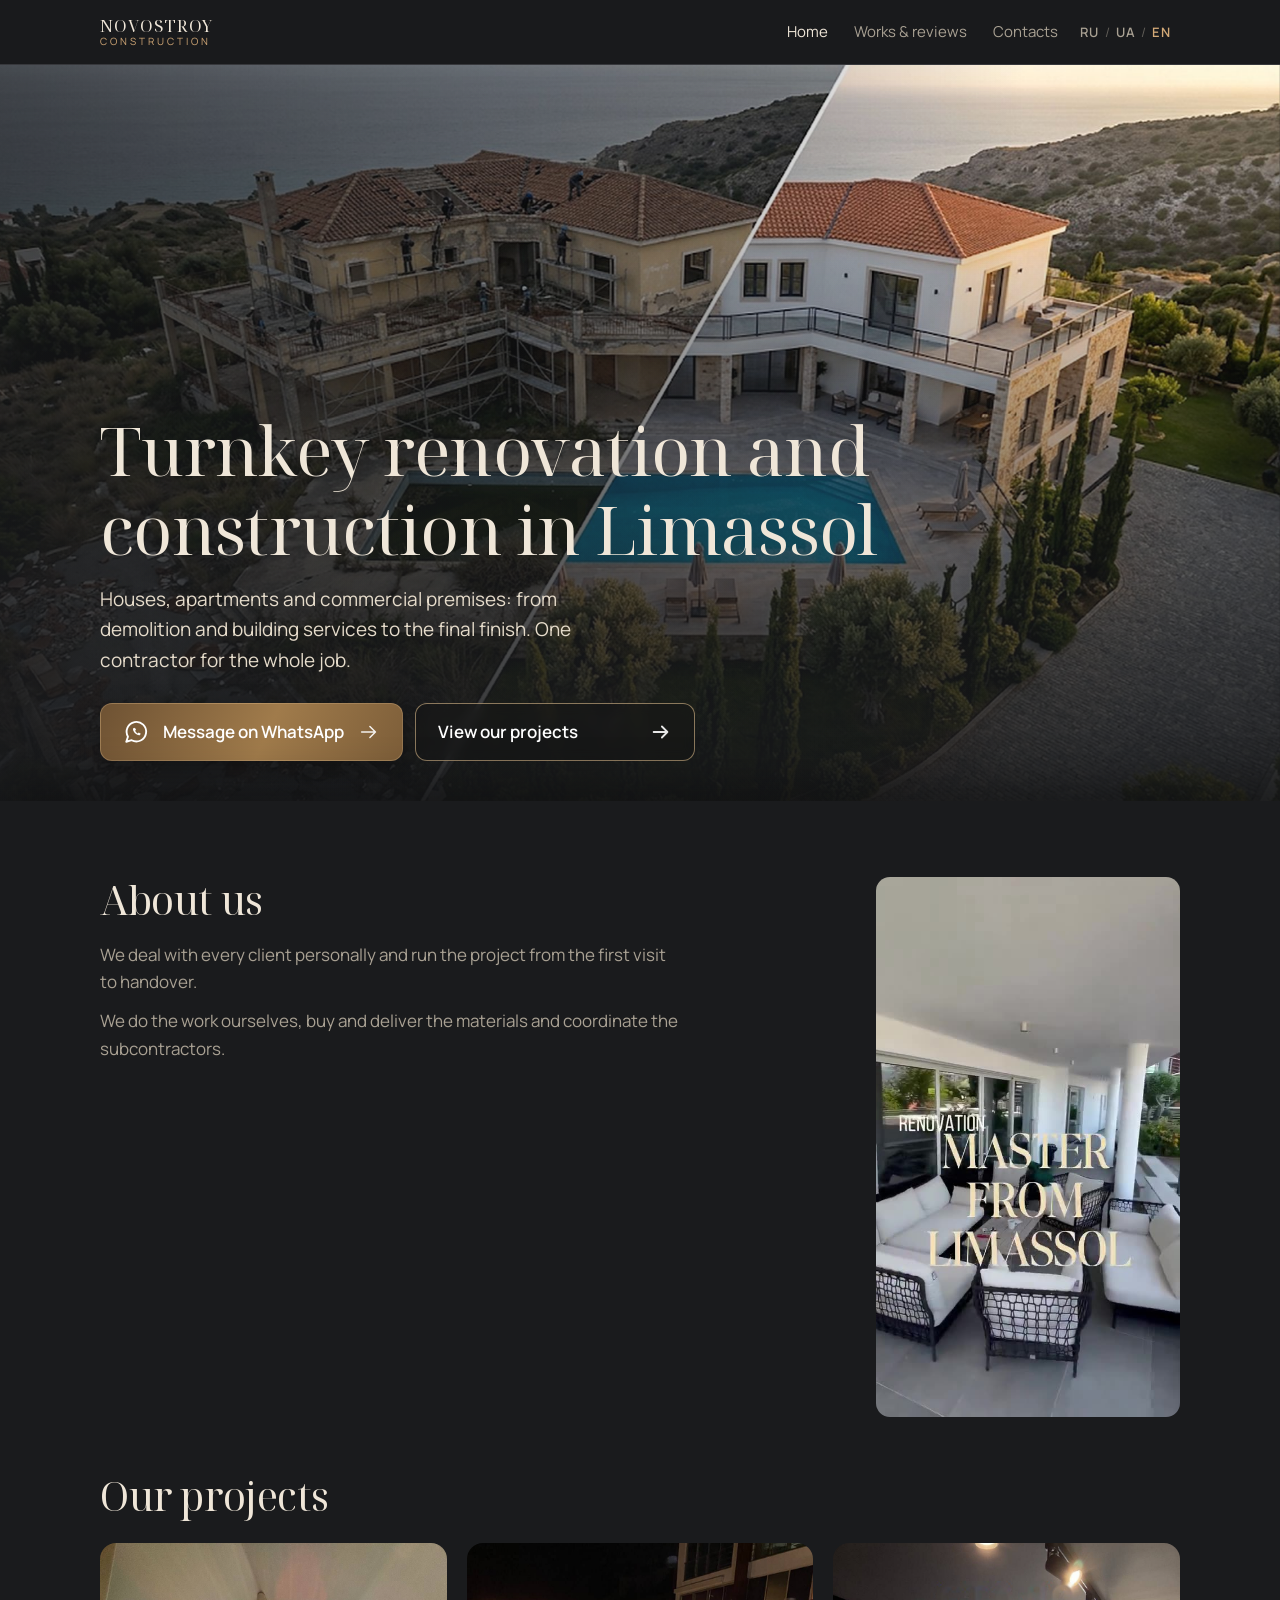
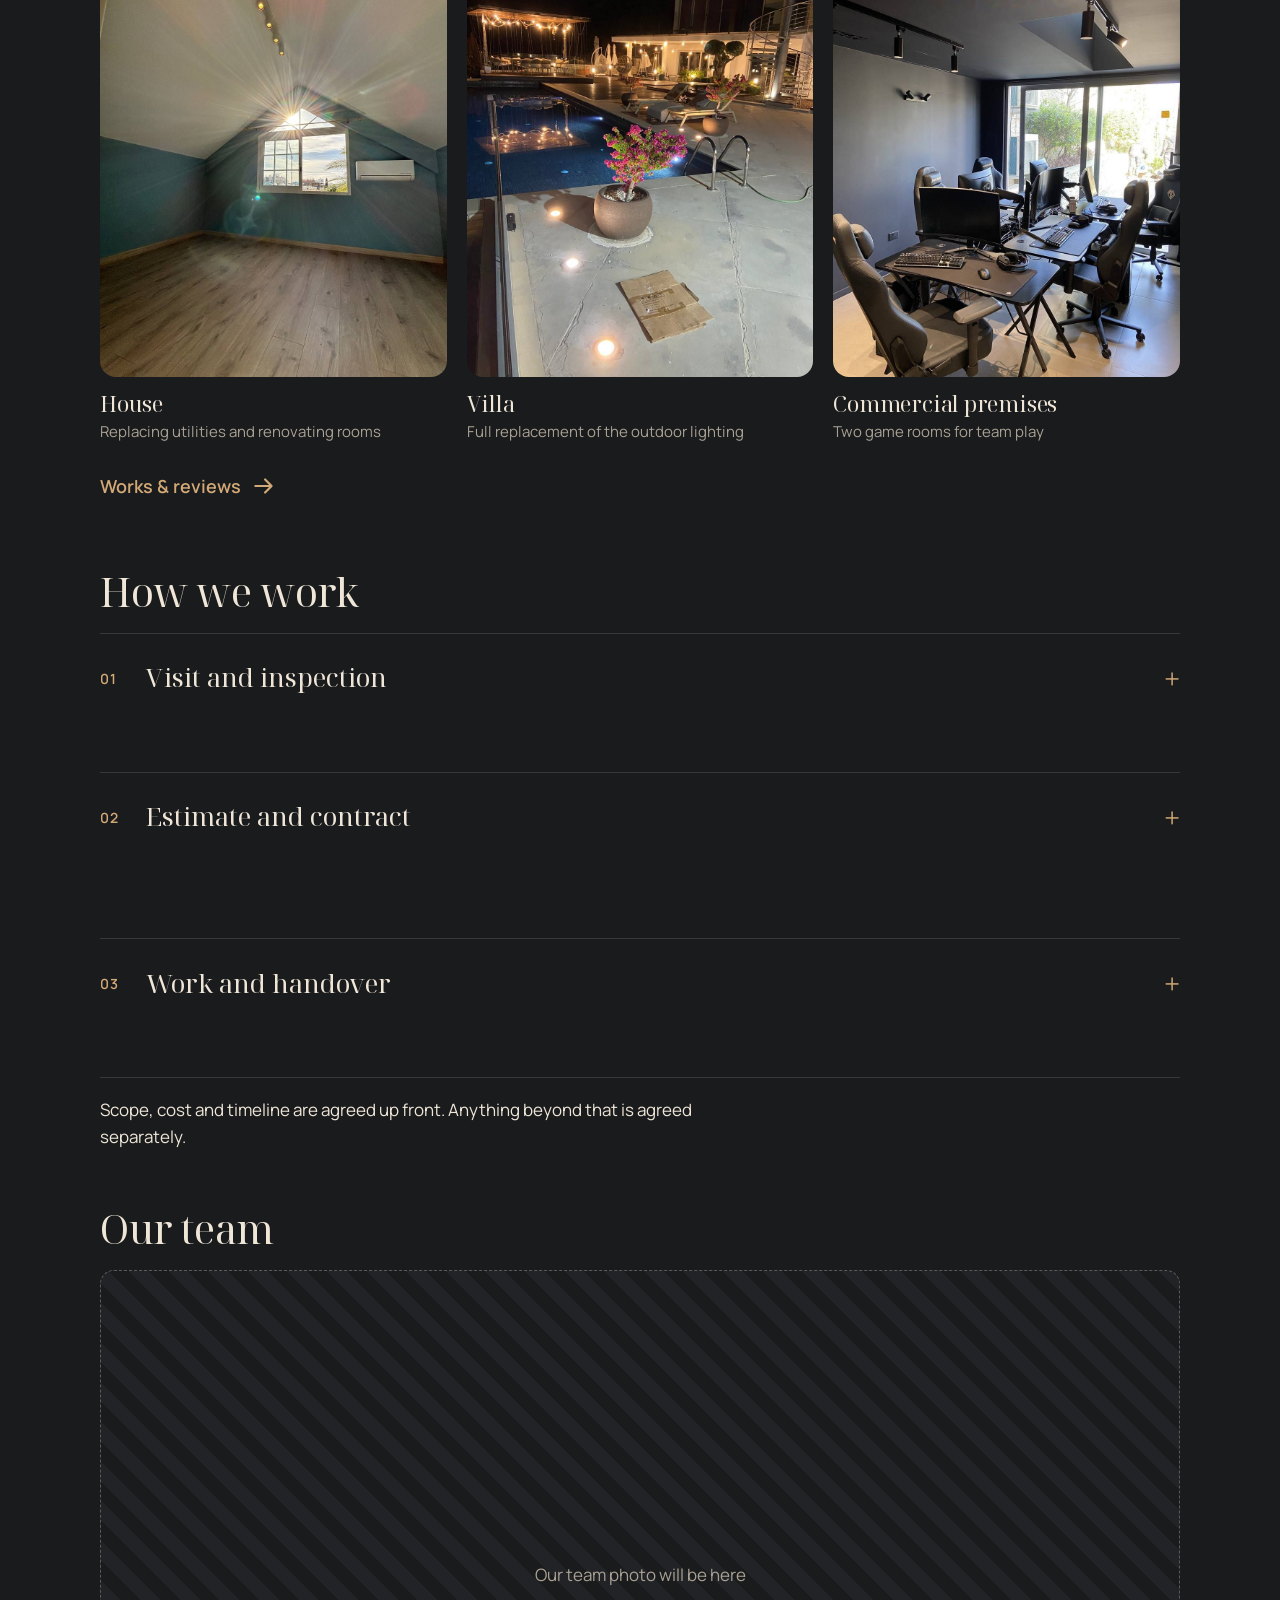
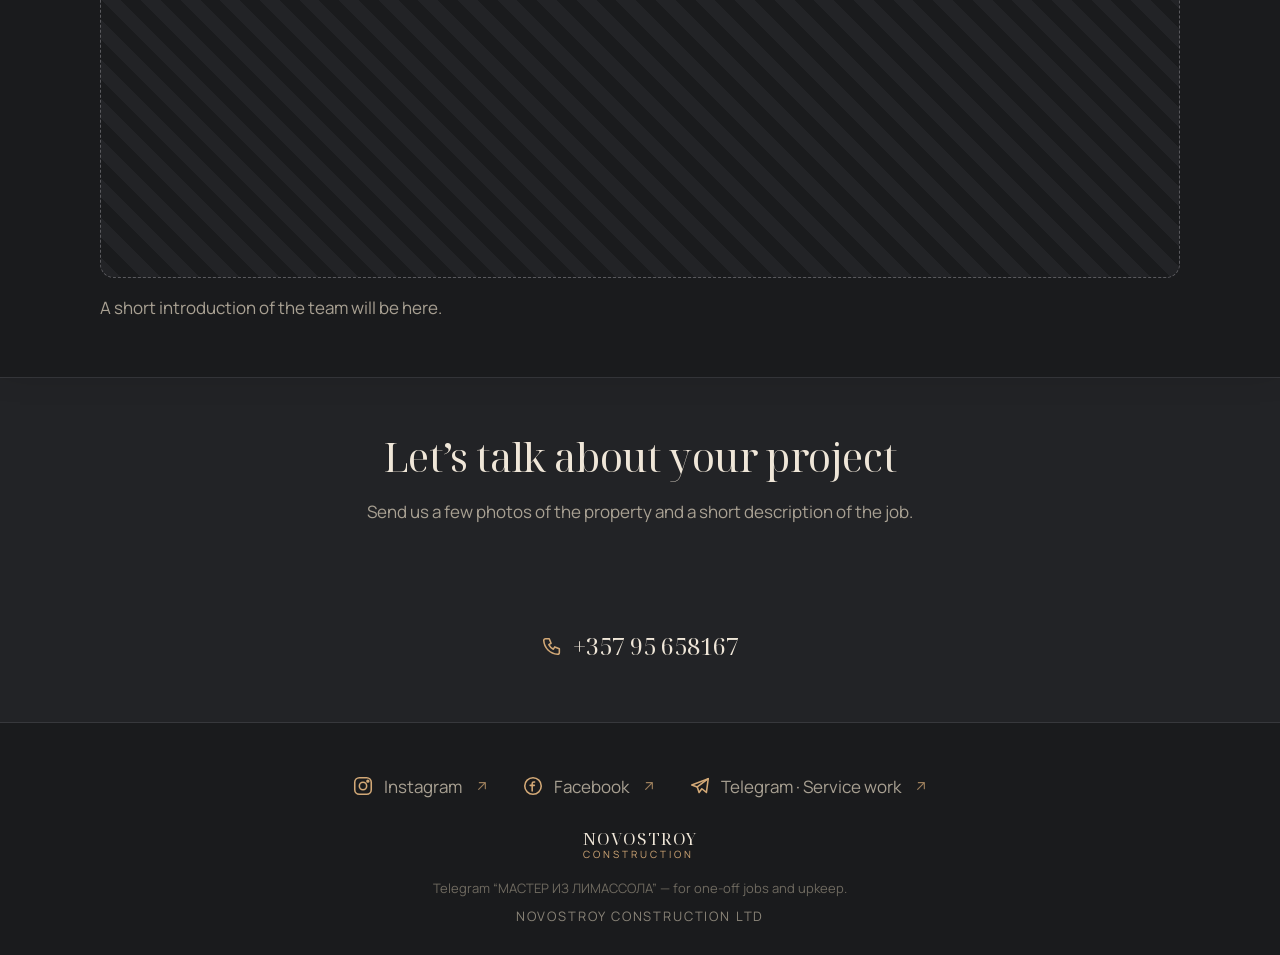
==== index.html @ 2f7366d7 "Make client review blocks full width on desktop" ====
<!doctype html>
<html lang="ru">
<head>
<meta charset="utf-8">
<meta name="viewport" content="width=device-width, initial-scale=1, viewport-fit=cover">
<title>Novostroy Construction — ремонт под ключ в Лимассоле</title>
<meta name="description" content="Novostroy Construction: ремонт и строительство под ключ в Лимассоле: дома, квартиры и коммерческие помещения.">
<!-- Пока сайт на проверке: просим поисковики его не индексировать. ПЕРЕД ЗАПУСКОМ ЭТУ СТРОКУ УДАЛИТЬ -->
<meta name="robots" content="noindex, nofollow">
<meta property="og:title" content="Novostroy Construction — ремонт под ключ в Лимассоле">
<meta property="og:description" content="Novostroy Construction: ремонт и строительство под ключ в Лимассоле: дома, квартиры и коммерческие помещения.">
<meta property="og:type" content="website">
<link rel="icon" href="img/favicon.png">
<link rel="preconnect" href="https://fonts.googleapis.com">
<link rel="preconnect" href="https://fonts.gstatic.com" crossorigin>
<link href="https://fonts.googleapis.com/css2?family=Manrope:wght@400;500;600;700&family=Noto+Serif+Display:wght@400;500&display=swap" rel="stylesheet">
<link rel="stylesheet" href="css/base.css?v=24">
<link rel="stylesheet" href="css/home.css?v=24">
<script>document.documentElement.classList.add('js')</script>
</head>
<body data-page="home" data-title="title_home">
<div id="site-header"></div>
<main>
  <div class="hero">
    <div class="hs" data-hs><img src="img/hero-1.jpg" width="1920" alt="" class="on" fetchpriority="high"><img src="img/hero-2.jpg" width="1920" alt="" loading="lazy" decoding="async"><img src="img/hero-4.jpg" width="1920" alt="" loading="lazy" decoding="async"><img src="img/hero-3.jpg" width="1920" alt="" loading="lazy" decoding="async"></div>
    <div class="wrap">
      <h1 data-t="h_title">Ремонт и строительство под ключ в Лимассоле</h1>
      <p data-t="h_text">Дома, квартиры и коммерческие помещения: от демонтажа и инженерных систем до отделки. Один подрядчик на весь объект.</p>
      <div class="hbs"><a class="btn wal hb" href="#"></a><a class="btn ghost hb" href="works.html"><span data-t="h_btn">Посмотреть проекты</span><svg class="ar" viewBox="0 0 24 24" fill="none" stroke="currentColor" stroke-width="2" stroke-linecap="round" stroke-linejoin="round"><path d="M4 12h15M13 6l6 6-6 6"/></svg></a></div>
    </div>
  </div>

  <div class="sheet">
    <section>
      <div class="wrap two rvl">
        <div><h2 data-t="ab_h">О компании</h2><p data-t="ab_p1">С каждым клиентом общаемся лично и ведём объект от первого осмотра до сдачи.</p><p data-t="ab_p2">Работы выполняем сами, материалы закупаем и привозим, подрядчиков координируем.</p></div>
        <div class="vid intro"><video muted loop playsinline preload="none" poster="video/intro.jpg" data-src="video/intro.mp4"></video></div>
      </div>
    </section>

    <section style="padding-top:0">
      <div class="wrap rvl">
        <h2 data-t="ex_h">Наши объекты</h2>
        <div class="trio"><a class="pc" href="house.html"><img src="img/house-01.jpg" width="960" height="1280" loading="lazy" decoding="async" alt=""><h3 data-t="o2">Дом</h3><p data-t="o2d">Замена коммуникаций и ремонт помещений</p></a><a class="pc" href="villa.html"><img src="img/villa-01.jpg" width="960" height="1280" loading="lazy" decoding="async" alt=""><h3 data-t="o1">Вилла</h3><p data-t="o1d">Полная замена уличного освещения</p></a><a class="pc" href="game.html"><img src="img/game-after2.jpg" width="960" height="1280" loading="lazy" decoding="async" alt=""><h3 data-t="o3c">Коммерческое помещение</h3><p data-t="o3d">Две игровые комнаты для командной игры</p></a></div>
        <div class="cap">
          <a class="link" href="works.html"><span data-t="ex_link">Работы и отзывы</span><svg viewBox="0 0 24 24" fill="none" stroke="currentColor" stroke-width="2" stroke-linecap="round" stroke-linejoin="round"><path d="M4 12h15M13 6l6 6-6 6"/></svg></a>
        </div>
      </div>
    </section>

    <section style="padding-top:0">
      <div class="wrap rvl">
        <h2 data-t="hw_h">Как работаем</h2>
        <div class="acc">
<div class="st on"><button class="sh"><b>01</b><span data-t="s1">Выезд и осмотр</span></button><div class="sb"><div><p data-t="s1p">Приезжаем на объект, смотрим, что нужно сделать, и обсуждаем задачу.</p></div></div></div>
<div class="st"><button class="sh"><b>02</b><span data-t="s2">Смета и договор</span></button><div class="sb"><div><p data-t="s2p">Считаем стоимость и сроки, фиксируем всё в договоре до начала работ.</p></div></div></div>
<div class="st"><button class="sh"><b>03</b><span data-t="s3">Работы и сдача</span></button><div class="sb"><div><p data-t="s3p">Завершаем работы и вместе с вами проверяем результат.</p></div></div></div>
        </div>
        <p class="note" data-t="hw_note">Объём работ, стоимость и сроки согласуем заранее. Всё, что выходит за рамки, оформляем отдельно.</p>
      </div>
    </section>

    <section style="padding-top:0">
      <div class="wrap rvl">
        <h2 data-t="tm_h">Наша команда</h2>
        <div class="team"><span data-t="tm_ph">Здесь будет фото нашей команды</span></div>
        <p style="margin-top:16px" data-t="tm_p">Короткое представление команды появится здесь.</p>
      </div>
    </section>
  </div>
</main>

<div id="site-cta"></div>
<div id="site-footer"></div>
<script src="js/config.js?v=24" defer></script>
<script src="js/i18n.js?v=24" defer></script>
<script src="js/common.js?v=24" defer></script>
<script src="js/home.js?v=24" defer></script>
</body>
</html>
---- css/base.css ----
/* ===== Общие стили для всех страниц ===== */

/* Цвета и шрифты. Меняются в одном месте */
:root {
  --bg: #1a1b1d;
  --bg2: #222326;
  --bg3: #2a2b2f;
  --line: #37383c;
  --tx: #efe6d8;
  --mut: #a9a193;
  --br: #b8895a;
  --br2: #d3a977;
  --r: 0.875rem;
  --serif: 'Noto Serif Display', 'Noto Serif', Georgia, serif;
  --sans: 'Manrope', system-ui, sans-serif;
}

* { box-sizing: border-box; margin: 0; padding: 0; }
html {
  scroll-behavior: smooth; -webkit-text-size-adjust: 100%;
  /* Всё в rem: на широких экранах (1920 и больше) сайт сам становится крупнее.
     До 1360 пикселей ширины = 16px, на 1920 = 24px (в 1,5 раза), потолок 30px. */
  font-size: clamp(16px, calc(1.43vw - 3.43px), 30px);
}
body {
  background: var(--bg);
  color: var(--tx);
  font: 400 1.0625rem/1.6 var(--sans);
  overflow-x: hidden;
  animation: page-in .16s ease-out;
}
@keyframes page-in { from { opacity: 0; } to { opacity: 1; } }
@media (max-width: 640px) { body { padding-bottom: 5.25rem; } }

img { display: block; max-width: 100%; height: auto; }
a { color: inherit; text-decoration: none; }
button { font: inherit; color: inherit; background: none; border: 0; cursor: pointer; }
.wrap { max-width: 70rem; margin: 0 auto; padding: 0 1.25rem; }
h1, h2, h3 { font-family: var(--serif); font-weight: 400; line-height: 1.15; letter-spacing: -.01em; }
h2 { font-size: clamp(1.75rem, 4vw, 2.5rem); margin-bottom: 1.125rem; }
section { padding: 3.5rem 0; }
p { color: var(--mut); max-width: 62ch; }
p + p { margin-top: 0.75rem; }
.eyebrow {
  font-size: clamp(1.1875rem, 2.6vw, 1.5rem);
  letter-spacing: .12em;
  text-transform: uppercase;
  color: var(--br2);
  margin-bottom: 0.875rem;
  font-weight: 700;
}

/* ===== Шапка ===== */
.site-header {
  position: sticky; top: 0; z-index: 50;
  background: rgba(26, 27, 29, .92);
  backdrop-filter: blur(0.625rem);
  border-bottom: 1px solid var(--line);
}
.hd { display: flex; align-items: center; gap: 0.875rem; height: 4rem; }
.brand {
  display: flex; align-items: center; gap: 0.6875rem;
  font-family: var(--serif); font-size: 1.0625rem; letter-spacing: .06em; line-height: 1.1;
  flex: 1;
}
.brand .lg { height: 2.375rem; width: auto; }
.brand small {
  display: block; font-family: var(--sans); font-size: 0.625rem; letter-spacing: .3em; color: var(--br2);
}
nav.d { display: none; gap: 1.625rem; font-size: 0.9375rem; color: var(--mut); }
nav.d a:hover, nav.d a.on { color: var(--tx); }
.fl { display: flex; align-items: center; }
.fl button {
  min-width: 2.25rem; height: 2.75rem; padding: 0 0.5rem;
  font: 600 0.8125rem var(--sans); letter-spacing: .08em; color: var(--mut);
  transition: color .2s;
}
.fl button { position: relative; }
.fl button + button::before { content: "/"; position: absolute; left: 0; top: 50%; transform: translate(-50%, -50%); color: var(--mut); opacity: .5; font-weight: 400; }
.fl button:hover { color: var(--tx); }
.fl button.on { color: var(--br2); }
.burger { width: 2.75rem; height: 2.75rem; display: grid; place-content: center; gap: 0.3125rem; }
.burger i { display: block; width: 1.375rem; height: 2px; background: var(--tx); }
.menu { display: none; border-top: 1px solid var(--line); background: var(--bg); }
.menu.open { display: block; }
.menu a { display: block; padding: 1rem 1.25rem; border-bottom: 1px solid var(--line); font-size: 1.125rem; }
@media (min-width: 860px) {
  nav.d { display: flex; }
  .burger { display: none; }
  .menu { display: none !important; }
}

/* ===== Кнопки и ссылки ===== */
.btn {
  display: inline-flex; align-items: center; gap: 0.875rem;
  min-height: 3.625rem; padding: 0 1.375rem; border-radius: 0.75rem;
  background: linear-gradient(115deg, #6e5233 0%, #a07b4b 55%, #7d5e39 100%);
  border: 1px solid rgba(235, 200, 150, .28);
  color: #fff; font-weight: 600; font-size: 1.0625rem;
  box-shadow: 0 0.5rem 1.5rem rgba(0, 0, 0, .35);
  transition: filter .2s, opacity .25s;
}
.btn span { flex: 1; }
.btn .ar { width: 1.375rem; height: 1.375rem; opacity: .9; transition: transform .2s; }
.btn .wi { width: 1.625rem; height: 1.625rem; flex: none; }
.btn:hover { filter: brightness(1.08); }
.btn:hover .ar { transform: translateX(0.25rem); }
.btn.bk { display: flex; width: min(100%, 23.75rem); margin: 0 auto; padding-right: 3.125rem; }
.btn.bk span { text-align: center; }
.btn.bk:hover .ar { transform: translateX(-0.25rem); }

.link {
  color: var(--br2); font-weight: 600; font-size: 1.125rem;
  display: inline-flex; align-items: center; gap: 0.625rem; padding: 0.75rem 0;
}
.link svg { width: 1.625rem; height: 1.625rem; transition: transform .2s; }
.link:hover svg { transform: translateX(0.25rem); }
.link:hover { text-decoration: underline; }

.back {
  display: inline-flex; align-items: center; gap: 0.625rem;
  padding: 1.25rem 0 0; color: var(--br2); font-weight: 600; font-size: 1.125rem;
}
.back svg { width: 1.625rem; height: 1.625rem; transition: transform .2s; }
.back:hover svg { transform: translateX(-0.25rem); }

/* ===== Слайдер «до / после» ===== */
.ba {
  position: relative; border-radius: var(--r); overflow: hidden;
  aspect-ratio: 16 / 10; background: var(--bg3);
  --pos: 50%; user-select: none; touch-action: pan-y;
}
.ba img { position: absolute; inset: 0; width: 100%; height: 100%; object-fit: cover; }
.ba .b { clip-path: inset(0 calc(100% - var(--pos)) 0 0); }
.ba .ln { position: absolute; top: 0; bottom: 0; left: var(--pos); width: 2px; background: var(--br2); transform: translateX(-1px); }
.ba .kn {
  position: absolute; top: 50%; left: var(--pos); width: 2.75rem; height: 2.75rem; margin: -1.375rem 0 0 -1.375rem;
  border-radius: 50%; background: var(--br); color: #1a1208;
  display: grid; place-content: center; font-weight: 700; pointer-events: none;
}
.ba input { position: absolute; inset: 0; width: 100%; height: 100%; opacity: 0; cursor: ew-resize; margin: 0; }
.ba .tag {
  position: absolute; top: 0.75rem; padding: 0.3125rem 0.75rem; border-radius: 6.1875rem;
  background: rgba(26, 27, 29, .7); font-size: 0.75rem; letter-spacing: .1em; text-transform: uppercase;
}
.ba .tag.l { left: 0.75rem; }
.ba .tag.r { right: 0.75rem; }

/* ===== Отзывы ===== */
blockquote {
  white-space: pre-line;
  font-family: var(--serif); font-size: clamp(1.375rem, 3.4vw, 2rem); line-height: 1.35;
  border-left: 2px solid var(--br); padding-left: 1.375rem; margin: 0.5rem 0; max-width: 30em;
}
.who { margin-top: 0.875rem; color: var(--mut); font-size: 0.9375rem; }

/* ===== Блок «Обсудим ваш ремонт» ===== */
.cta {
  background: var(--bg2);
  border-top: 1px solid var(--line); border-bottom: 1px solid var(--line);
  text-align: center;
}
.cta p { margin: 0 auto 1.5rem; }
.cta .btn { display: flex; width: min(100%, 23.75rem); margin: 0 auto; }
.cta .ph {
  display: flex; justify-content: center; align-items: center; gap: 0.625rem;
  margin-top: 1.25rem; font-size: 1.5rem; font-family: var(--serif);
}
.cta .ph svg { width: 1.375rem; height: 1.375rem; color: var(--br2); }
@media (max-width: 640px) { .cta .btn { width: 100%; } }

/* ===== Подвал ===== */
.site-footer { padding: 2.5rem 0 1.75rem; }
.ft { display: flex; flex-direction: column; gap: 1.25rem; align-items: center; justify-content: center; }
.ft nav { display: flex; flex-wrap: wrap; gap: 0.5rem 2rem; justify-content: center; }
.ft nav a { display: inline-flex; align-items: center; gap: 0.625rem; padding: 0.625rem 0; color: var(--mut); }
.ft nav a:hover { color: var(--tx); }
.ft nav svg { width: 1.375rem; height: 1.375rem; flex: none; color: var(--br2); }
.ft nav .ar { width: 1rem; height: 1rem; opacity: .7; margin-left: 2px; }
.ft .brand { flex: none; justify-content: center; }
.copy { margin: 1.125rem auto 0; font-size: 0.8125rem; color: #6f6a60; text-align: center; }
/* WhatsApp и телефон в подвале показываем только на страницах объектов */
.xo { display: none !important; }
[data-page="project"] .xo { display: inline-flex !important; }
@media (max-width: 640px) {
  .ft { align-items: stretch; }
  .ft nav { flex-direction: column; gap: 0; }
  .ft nav a { padding: 1rem 0; border-bottom: 1px solid var(--line); }
  .ft nav a .ar { margin-left: auto; }
  [data-page="project"] .xo { display: flex !important; }
}

/* ===== Закреплённая кнопка WhatsApp ===== */
.wa { transition: opacity .25s; position: fixed; z-index: 45; right: max(1rem, env(safe-area-inset-right)); bottom: max(1rem, env(safe-area-inset-bottom)); will-change: transform; }
.wa .btn { box-shadow: 0 0.625rem 1.875rem rgba(0, 0, 0, .55); min-width: 18.125rem; }
@media (max-width: 640px) {
  .wa { left: max(0.75rem, env(safe-area-inset-left)); right: max(0.75rem, env(safe-area-inset-right)); }
  .wa .btn { width: 100%; min-height: 3.5rem; }
}

/* Плашка «Номер скопирован» */
.toast {
  position: fixed; left: 50%; bottom: 6rem; transform: translate(-50%, 0.625rem); z-index: 120;
  background: var(--bg3); border: 1px solid var(--br); color: var(--tx);
  padding: 0.75rem 1.25rem; border-radius: 0.75rem; opacity: 0; pointer-events: none; transition: .2s;
}
.toast.on { opacity: 1; transform: translate(-50%, 0); }

/* Плавное появление блоков при прокрутке */
html.js .rvl { opacity: 0; transform: translateY(1.125rem); transition: .7s; }
html.js .rvl.in { opacity: 1; transform: none; }

/* Если у человека в системе отключены анимации */
@media (prefers-reduced-motion: reduce) {
  * { transition: none !important; scroll-behavior: auto !important; animation: none !important; }
  html.js .rvl { opacity: 1; transform: none; }
}

/* Фото в слайдере «до/после» вертикальные: на телефоне рамка выше */
.ba.real img { object-position: 50% 42%; }
@media (max-width: 640px) { .ba.real { aspect-ratio: 4 / 5; } }

/* ===== Лента фото: сама плывёт справа налево, пока её не тронули ===== */
.mq { overflow-x: auto; overflow-y: hidden; scrollbar-width: none; cursor: grab; user-select: none; -webkit-user-select: none; }
.mq::-webkit-scrollbar { display: none; }
.mq.drag { cursor: grabbing; }
.mqt { display: flex; gap: 0.75rem; width: max-content; }
.mi { flex: none; height: clamp(17rem, 52vw, 30rem); border-radius: var(--r); overflow: hidden; background: var(--bg3); cursor: zoom-in; }
.mi img { display: block; height: 100%; width: auto; -webkit-user-drag: none; }
.mq.card .mi { height: clamp(15rem, 44vw, 24rem); cursor: grab; }
.mq.big { margin-top: 1.375rem; }
.mq.big { margin-bottom: 1.75rem; }
.card .mq { margin-bottom: 0; }

/* ===== Видео ===== */
.vid { position: relative; border-radius: var(--r); overflow: hidden; background: var(--bg3); aspect-ratio: 9 / 16; cursor: pointer; }
.vid video { display: block; width: 100%; height: 100%; object-fit: cover; }
.vrow { display: flex; gap: 0.75rem; margin: 1.375rem 0 1.75rem; }
.card .vrow { margin: 0; }
.vrow .vid { flex: none; height: clamp(17rem, 52vw, 30rem); }
.vrow .mq { flex: 1; min-width: 0; margin: 0; }
@media (max-width: 640px) {
  .vrow { flex-direction: column; }
  .vrow .vid { height: auto; width: min(100%, 15rem); }
}
.vpair { display: grid; grid-template-columns: repeat(2, minmax(0, 18rem)); gap: 0.75rem; }
.more { padding: 2.75rem 0 3rem; border-top: 1px solid var(--line); }
.vgrid { display: grid; gap: 1.5rem 0.75rem; grid-template-columns: repeat(auto-fill, minmax(11rem, 1fr)); margin-top: 1.25rem; }
.vw h3 { font: 500 1.125rem/1.25 var(--serif); margin: 0.75rem 0 0.375rem; color: var(--tx); }
.vw p { font-size: 0.9375rem; color: var(--mut); }
.tgp { margin-top: 2.25rem; }
.tgl { margin-top: 0.5rem; display: inline-flex; }
.card .vrow .vid { height: clamp(15rem, 44vw, 24rem); }
@media (max-width: 640px) { .card .vrow .vid { height: auto; } }
.rvlink { display: block; color: inherit; text-decoration: none; }
.rvlink blockquote { transition: border-color .25s; max-width: none; }
.rvlink:hover blockquote { border-left-color: var(--br2, var(--br)); }
.rvtg { display: flex; align-items: center; justify-content: flex-end; gap: 0.4rem; margin-top: 0.625rem; font-size: 0.875rem; color: var(--br); transition: color .25s; }
.rvlink:hover .rvtg { color: var(--tx); }
a.vw { display: block; color: inherit; text-decoration: none; }
a.vw .rvtg { justify-content: flex-start; }
a.vw:hover h3 { color: var(--br2); }
a.tgc { display: block; color: inherit; text-decoration: none; }
a.vw { display: flex; flex-direction: column; }
a.vw .rvtg { margin-top: auto; padding-top: 0.75rem; }

@media (max-width: 640px) { .vrow .vid, .vid.intro { margin-left: auto; margin-right: auto; } }

/* ===== Видео на весь экран ===== */
#vb { position: fixed; inset: 0; z-index: 90; display: none; background: rgba(12, 12, 13, .96); }
#vb.on { display: grid; place-items: center; }
#vb video { max-width: 100%; max-height: 100svh; background: #000; }
.vbx { position: absolute; top: max(0.75rem, env(safe-area-inset-top)); right: 0.875rem; width: 3rem; height: 3rem; border-radius: 50%; border: 0; background: rgba(40, 40, 42, .8); color: #fff; display: grid; place-items: center; cursor: pointer; }
.vbx svg { width: 1.375rem; height: 1.375rem; }

/* Просмотр фото на весь экран */
#lb {
  position: fixed; inset: 0; z-index: 100; background: #0b0b0c; display: none;
  touch-action: pan-y; user-select: none; -webkit-user-select: none; overflow: hidden;
}
#lb.on { display: block; }
.lbt { position: absolute; inset: 0; display: flex; transition: transform .25s ease; will-change: transform; }
.lbs { flex: 0 0 100%; display: grid; place-items: center; padding: 4rem 0.875rem 3.5rem; min-width: 0; }
.lbs > img { width: 100%; max-height: calc(100svh - 8.125rem); object-fit: contain; border-radius: 0.5rem; }
.lbs .ba { width: min(100%, 68.75rem); margin: 0; }
#lb button {
  position: absolute; z-index: 3; width: 3rem; height: 3rem; border-radius: 50%;
  background: rgba(40, 41, 44, .85); border: 1px solid var(--line);
  display: grid; place-content: center; color: var(--tx);
}
#lb button svg { width: 1.375rem; height: 1.375rem; }
.lbx { top: max(0.75rem, env(safe-area-inset-top)); right: 0.875rem; }
.lbp, .lbn { top: 50%; margin-top: -1.5rem; }
.lbp { left: 0.875rem; }
.lbn { right: 0.875rem; }
.lbp svg { transform: scaleX(-1); }
.lbc {
  position: absolute; bottom: max(1.125rem, env(safe-area-inset-bottom)); left: 0; right: 0;
  text-align: center; color: var(--mut); font-size: 0.9375rem; letter-spacing: .1em;
}
@media (max-width: 640px) { .lbp, .lbn { display: none !important; } }

.rvlbl { margin: 1.25rem 0 0; font-size: 0.75rem; letter-spacing: 0.14em; text-transform: uppercase; color: var(--br); }
.rvlbl + blockquote { margin-top: 0.5rem; }

.copy.legal { margin-top: 0.5rem; letter-spacing: 0.14em; color: #8a8478; }
---- css/home.css ----
/* ===== Главная страница ===== */

/* Первый экран: картинка закреплена, следующий блок наезжает на неё */
.hero {
  position: sticky; top: 4rem;
  height: calc(100svh - 4rem - 6.25rem); min-height: 28.75rem;
  display: flex; align-items: flex-end; overflow: hidden;
  --p: 0; /* 0..1, меняется скриптом при прокрутке */
}
.hero > .hs {
  position: absolute; inset: 0;
  transform: scale(calc(1 + var(--p) * .12)) translateY(calc(var(--p) * 5%));
  will-change: transform;
}
.hs img { position: absolute; inset: 0; width: 100%; height: 100%; object-fit: cover; opacity: 0; transition: opacity 1.4s ease; }
.hs img.on { opacity: 1; }
.hs img:nth-child(1) { object-position: 55% 50%; }
.hero::after {
  content: ""; position: absolute; inset: 0;
  background: linear-gradient(90deg, rgba(26, 27, 29, .6) 0%, rgba(26, 27, 29, .25) 55%, rgba(26, 27, 29, 0) 80%), linear-gradient(180deg, rgba(26, 27, 29, 0) 20%, rgba(26, 27, 29, .45) 55%, rgba(26, 27, 29, .9) 100%);
  opacity: calc(1 + var(--p));
}
.hero::before {
  content: ""; position: absolute; inset: 0; z-index: 1;
  background: #1a1b1d; opacity: calc(var(--p) * .45);
}
.hero .wrap {
  position: relative; z-index: 2; padding-bottom: 2.5rem; width: 100%;
  transform: translateY(calc(var(--p) * -4.375rem));
  opacity: calc(1 - var(--p) * 1.4);
}
.hero h1 { font-size: clamp(2.25rem, 5.6vw, 4.25rem); margin-bottom: 1rem; max-width: 18em; }
.hero p { color: #e6dccb; font-size: 1.1875rem; max-width: 34rem; }
.hero .hb { display: flex; width: min(100%, 23.75rem); margin-top: 1.75rem; }
.sheet {
  position: relative; z-index: 3; background: var(--bg);
  box-shadow: 0 -1.125rem 2.5rem rgba(0, 0, 0, .3); padding-top: 1.25rem;
}
@media (max-width: 640px) {
  .hero { height: calc(100svh - 4rem - 5rem); }
  .hero .wrap { padding-bottom: 2rem; }
  .hero .hb { width: 100%; min-height: 3.5rem; }
}

/* О компании */
.two { display: grid; gap: 1.75rem; }
@media (min-width: 860px) { .two { grid-template-columns: 1.3fr 1fr; gap: 3.5rem; align-items: start; } }
.vid.intro { width: min(100%, 15rem); }
@media (min-width: 860px) { .vid.intro { width: min(100%, 19rem); justify-self: end; } }
.cap { margin-top: 1rem; }

/* Как работаем */
.acc { border-top: 1px solid var(--line); }
.st { border-bottom: 1px solid var(--line); }
.sh {
  display: flex; gap: 1.125rem; align-items: center; width: 100%; text-align: left;
  padding: 1.375rem 0; font-family: var(--serif); font-size: clamp(1.25rem, 3vw, 1.625rem); min-height: 4rem;
}
.sh b { font: 600 0.875rem var(--sans); color: var(--br2); letter-spacing: .1em; min-width: 1.75rem; }
.sh::after {
  content: "+"; margin-left: auto; color: var(--br2);
  font-size: 1.75rem; font-family: var(--sans); font-weight: 300; transition: transform .4s;
}
.st.on:not(.c) .sh::after { transform: rotate(45deg); }
.sb { display: grid; grid-template-rows: 1fr; transition: grid-template-rows .4s ease; }
.st.c .sb { grid-template-rows: 0fr; }
.sb > div { overflow: hidden; }
.sb p { padding: 0 0 1.375rem 2.875rem; }
html.js .sb p {
  clip-path: inset(0 0 100% 0); opacity: 0; transform: translateY(-0.625rem);
  transition: clip-path .5s ease, opacity .4s, transform .5s;
}
html.js .st.on .sb p { clip-path: inset(0); opacity: 1; transform: none; }
.note { margin-top: 1.125rem; color: var(--tx); }

/* Команда */
.team {
  aspect-ratio: 16 / 9; border: 1px dashed #5a5a5e; border-radius: var(--r);
  display: grid; place-content: center; text-align: center; color: var(--mut); padding: 1.25rem;
  background: repeating-linear-gradient(45deg, var(--bg2), var(--bg2) 0.875rem, var(--bg) 0.875rem, var(--bg) 1.75rem);
}

@media (prefers-reduced-motion: reduce) {
  .hero > .hs, .hero .wrap { transform: none !important; }
  .hero .wrap { opacity: 1 !important; }
}

.hero .hbs { display: flex; flex-wrap: wrap; gap: 0.75rem; margin-top: 1.75rem; }
.hero .hbs .hb { margin-top: 0; width: auto; min-width: min(100%, 17.5rem); }
.btn.ghost { background: rgba(20, 20, 22, .45); backdrop-filter: blur(6px); border-color: rgba(235, 200, 150, .55); box-shadow: none; }
@media (max-width: 767px) { .hero .hbs { flex-direction: column; margin-top: 1.5rem; } .hero .hbs .hb { width: 100%; } }
.trio { display: grid; grid-template-columns: repeat(3, 1fr); gap: 1.25rem; margin-top: 1.5rem; }
.pc { display: block; color: inherit; }
.pc img { width: 100%; aspect-ratio: 4 / 5; object-fit: cover; border-radius: 1rem; display: block; transition: transform .4s; }
.pc:hover img { transform: scale(1.015); }
.pc h3 { margin: 0.875rem 0 0.25rem; font-size: 1.375rem; }
.pc p { margin: 0; color: var(--mut); font-size: 0.9375rem; }
@media (max-width: 767px) { .trio { grid-template-columns: 1fr; } .pc img { aspect-ratio: 4 / 3; } }

@media (max-width: 767px) { .pc + .pc { margin-top: 1.75rem; } .trio { gap: 0; } }
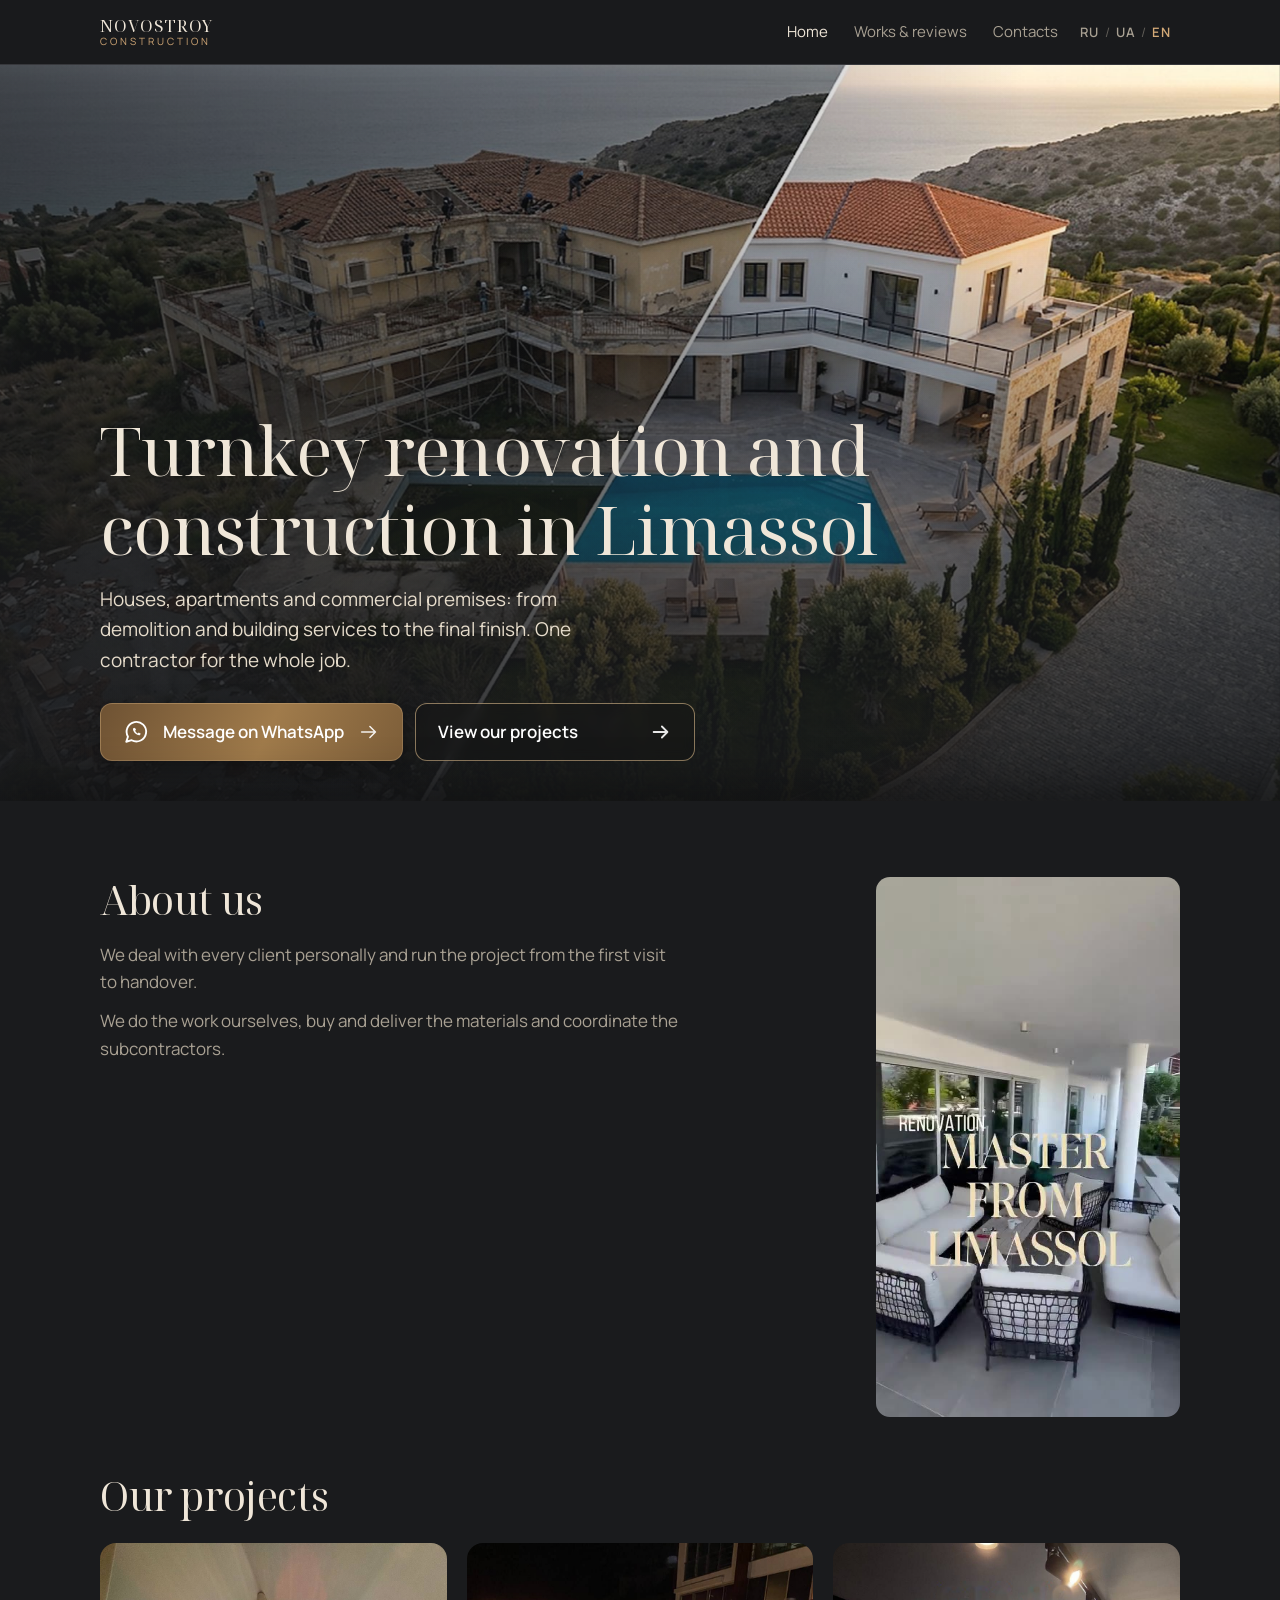
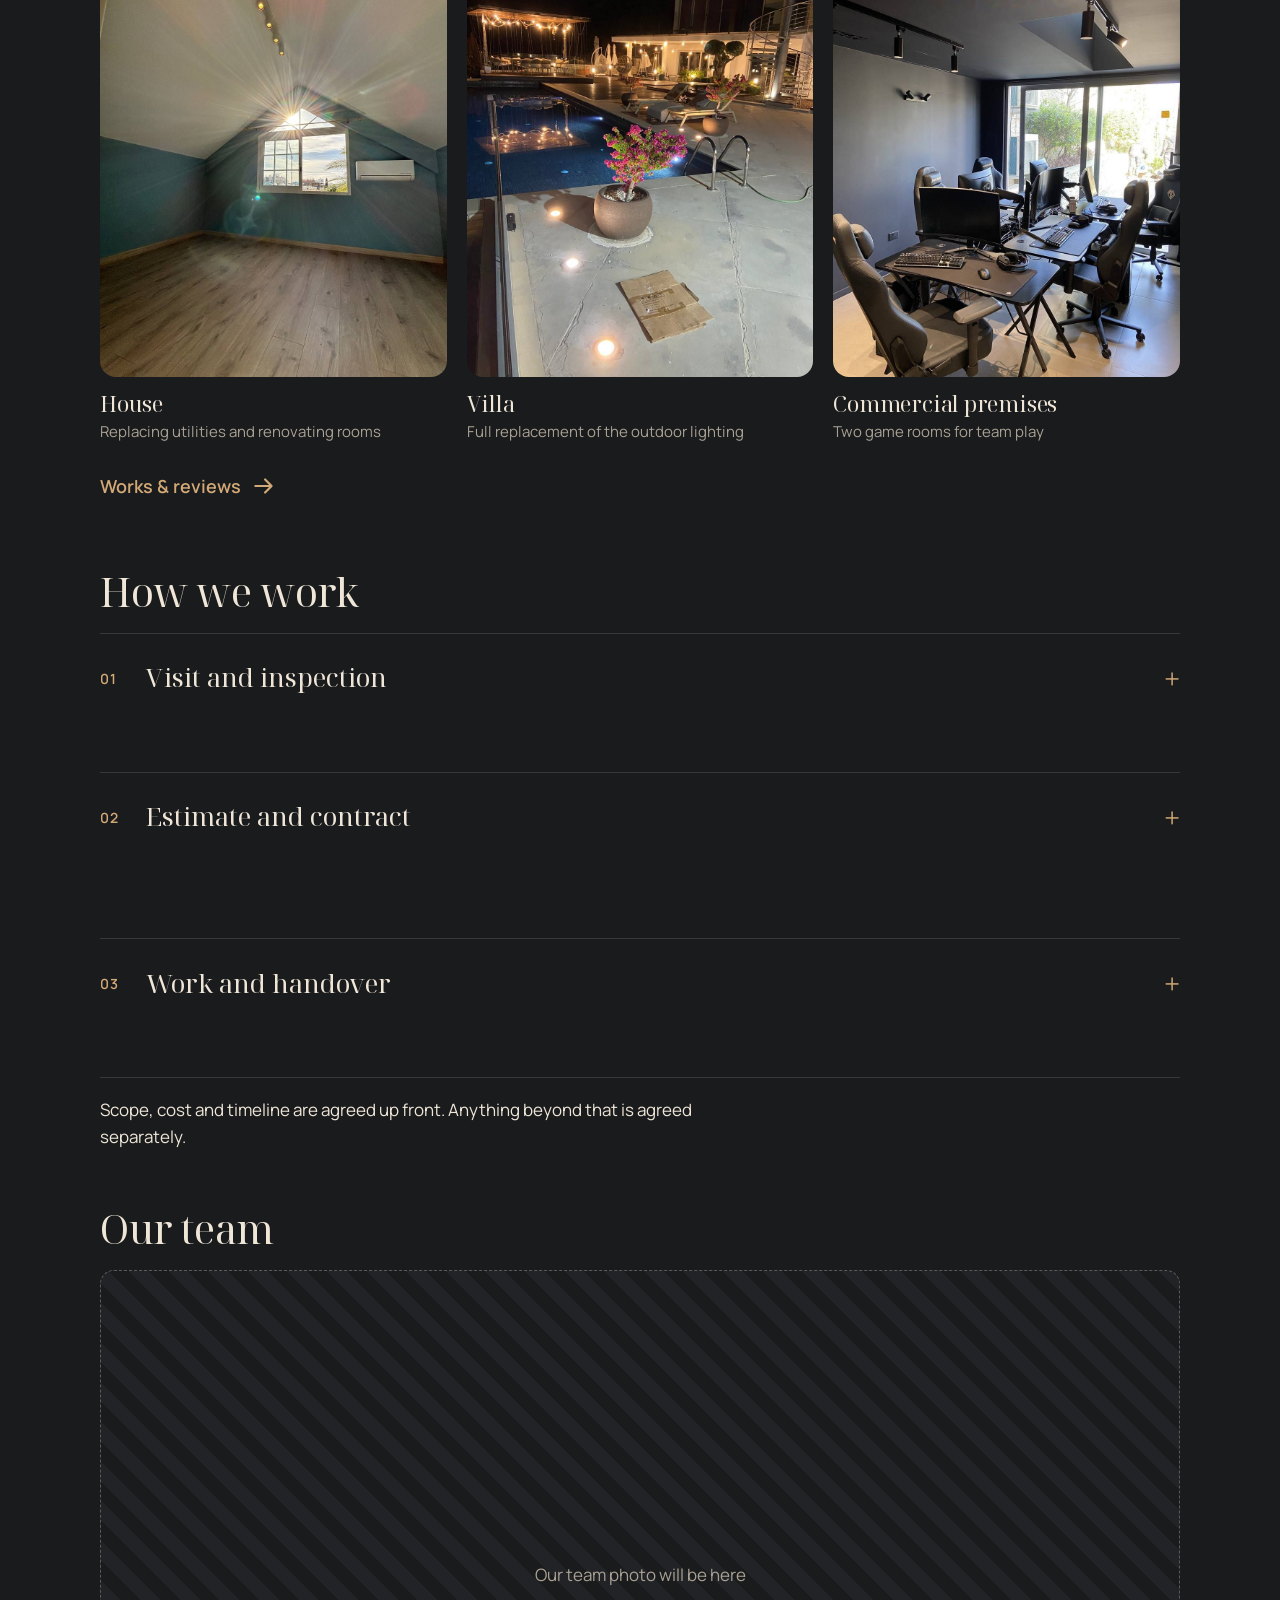
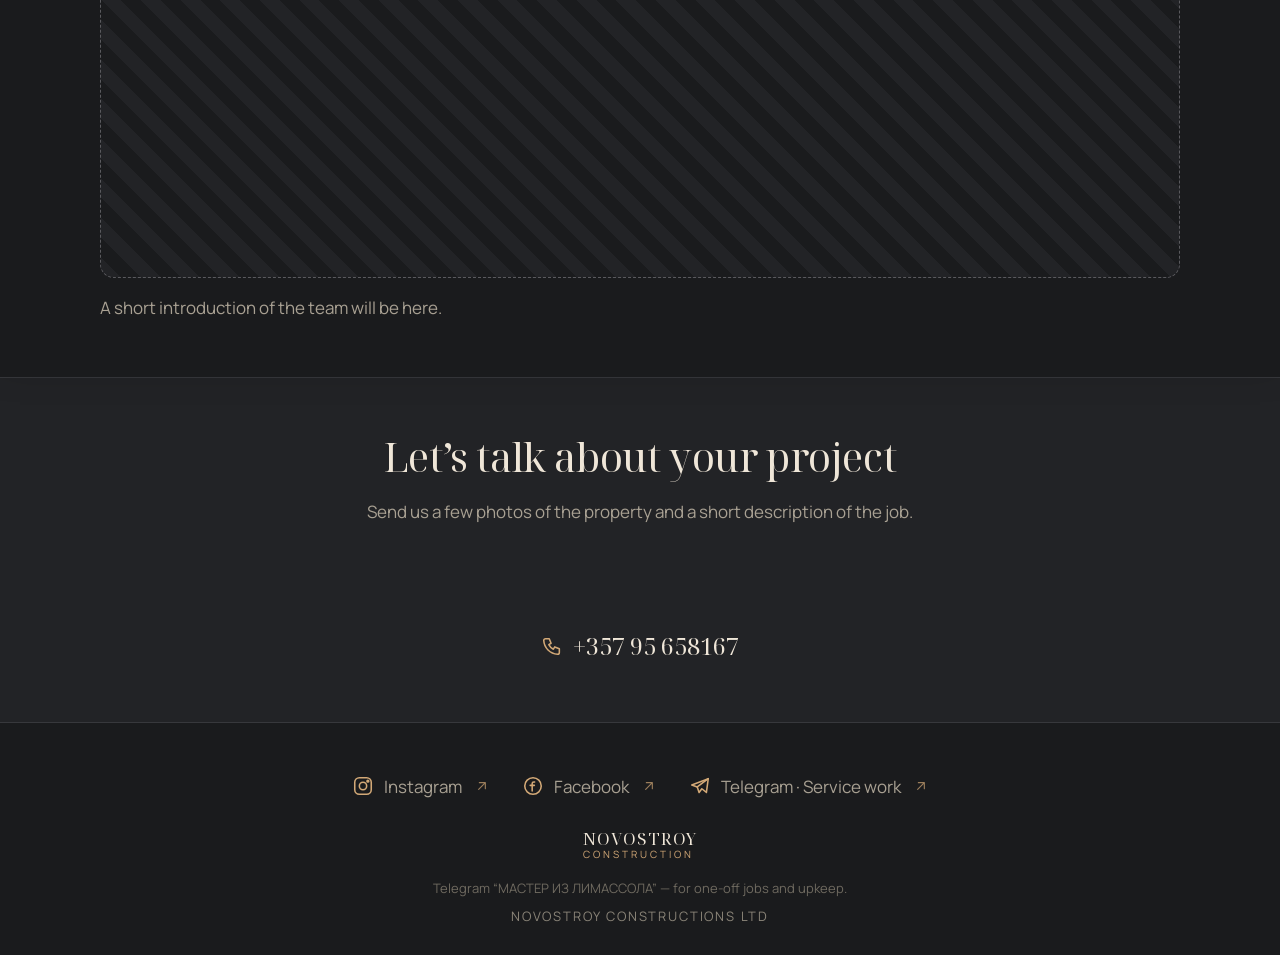
==== commit 0f1fa7d7: "SEO: enable indexing, add canonical, Open Graph, LocalBusiness markup, sitemap, robots, CNAME; fix l" ====
--- a/index.html
+++ b/index.html
@@ -3,19 +3,24 @@
 <head>
 <meta charset="utf-8">
 <meta name="viewport" content="width=device-width, initial-scale=1, viewport-fit=cover">
-<title>Novostroy Construction — ремонт под ключ в Лимассоле</title>
-<meta name="description" content="Novostroy Construction: ремонт и строительство под ключ в Лимассоле: дома, квартиры и коммерческие помещения.">
-<!-- Пока сайт на проверке: просим поисковики его не индексировать. ПЕРЕД ЗАПУСКОМ ЭТУ СТРОКУ УДАЛИТЬ -->
-<meta name="robots" content="noindex, nofollow">
-<meta property="og:title" content="Novostroy Construction — ремонт под ключ в Лимассоле">
-<meta property="og:description" content="Novostroy Construction: ремонт и строительство под ключ в Лимассоле: дома, квартиры и коммерческие помещения.">
+<title>Ремонт под ключ в Лимассоле — Novostroy Construction</title>
+<meta name="description" content="Ремонт под ключ в Лимассоле: квартиры, дома и коммерческие помещения. Электрика, кровля и гидроизоляция, кондиционирование, покраска, фасады. Выезд, смета и договор. Novostroy Construction.">
+<link rel="canonical" href="https://novostroyconstruction.com.cy/">
+<meta property="og:title" content="Ремонт под ключ в Лимассоле — Novostroy Construction">
+<meta property="og:description" content="Ремонт под ключ в Лимассоле: квартиры, дома и коммерческие помещения. Электрика, кровля и гидроизоляция, кондиционирование, покраска, фасады. Выезд, смета и договор. Novostroy Construction.">
 <meta property="og:type" content="website">
+<meta property="og:url" content="https://novostroyconstruction.com.cy/">
+<meta property="og:image" content="https://novostroyconstruction.com.cy/img/hero-1.jpg">
+<meta property="og:site_name" content="Novostroy Construction">
+<meta property="og:locale" content="ru_RU">
+<meta name="twitter:card" content="summary_large_image">
+<script type="application/ld+json">{"@context": "https://schema.org", "@type": "GeneralContractor", "name": "Novostroy Construction", "legalName": "NOVOSTROY CONSTRUCTIONS LTD", "url": "https://novostroyconstruction.com.cy/", "logo": "https://novostroyconstruction.com.cy/img/logo-mark.png", "image": "https://novostroyconstruction.com.cy/img/hero-1.jpg", "telephone": "+35795658167", "description": "Ремонт и строительство под ключ в Лимассоле: дома, квартиры и коммерческие помещения, электрика, кровля и гидроизоляция, кондиционирование, покраска и фасады.", "areaServed": {"@type": "City", "name": "Limassol"}, "address": {"@type": "PostalAddress", "addressLocality": "Limassol", "addressCountry": "CY"}, "sameAs": ["https://www.instagram.com/novostroy.lim", "https://www.facebook.com/share/1E5EbctnuZ/", "https://t.me/MASTER_LIMASSOL"]}</script>
 <link rel="icon" href="img/favicon.png">
 <link rel="preconnect" href="https://fonts.googleapis.com">
 <link rel="preconnect" href="https://fonts.gstatic.com" crossorigin>
 <link href="https://fonts.googleapis.com/css2?family=Manrope:wght@400;500;600;700&family=Noto+Serif+Display:wght@400;500&display=swap" rel="stylesheet">
-<link rel="stylesheet" href="css/base.css?v=24">
-<link rel="stylesheet" href="css/home.css?v=24">
+<link rel="stylesheet" href="css/base.css?v=30">
+<link rel="stylesheet" href="css/home.css?v=30">
 <script>document.documentElement.classList.add('js')</script>
 </head>
 <body data-page="home" data-title="title_home">
@@ -41,7 +46,7 @@
     <section style="padding-top:0">
       <div class="wrap rvl">
         <h2 data-t="ex_h">Наши объекты</h2>
-        <div class="trio"><a class="pc" href="house.html"><img src="img/house-01.jpg" width="960" height="1280" loading="lazy" decoding="async" alt=""><h3 data-t="o2">Дом</h3><p data-t="o2d">Замена коммуникаций и ремонт помещений</p></a><a class="pc" href="villa.html"><img src="img/villa-01.jpg" width="960" height="1280" loading="lazy" decoding="async" alt=""><h3 data-t="o1">Вилла</h3><p data-t="o1d">Полная замена уличного освещения</p></a><a class="pc" href="game.html"><img src="img/game-after2.jpg" width="960" height="1280" loading="lazy" decoding="async" alt=""><h3 data-t="o3c">Коммерческое помещение</h3><p data-t="o3d">Две игровые комнаты для командной игры</p></a></div>
+        <div class="trio"><a class="pc" href="house.html"><img src="img/house-01.jpg" width="960" height="1280" loading="lazy" decoding="async" alt="Ремонт дома 300 м² в Лимассоле, фото 1"><h3 data-t="o2">Дом</h3><p data-t="o2d">Замена коммуникаций и ремонт помещений</p></a><a class="pc" href="villa.html"><img src="img/villa-01.jpg" width="960" height="1280" loading="lazy" decoding="async" alt="Замена освещения на вилле, Лимассол, фото 1"><h3 data-t="o1">Вилла</h3><p data-t="o1d">Полная замена уличного освещения</p></a><a class="pc" href="game.html"><img src="img/game-after2.jpg" width="960" height="1280" loading="lazy" decoding="async" alt="Игровая комната в Лимассоле после ремонта"><h3 data-t="o3c">Коммерческое помещение</h3><p data-t="o3d">Две игровые комнаты для командной игры</p></a></div>
         <div class="cap">
           <a class="link" href="works.html"><span data-t="ex_link">Работы и отзывы</span><svg viewBox="0 0 24 24" fill="none" stroke="currentColor" stroke-width="2" stroke-linecap="round" stroke-linejoin="round"><path d="M4 12h15M13 6l6 6-6 6"/></svg></a>
         </div>
@@ -72,9 +77,9 @@
 
 <div id="site-cta"></div>
 <div id="site-footer"></div>
-<script src="js/config.js?v=24" defer></script>
-<script src="js/i18n.js?v=24" defer></script>
-<script src="js/common.js?v=24" defer></script>
-<script src="js/home.js?v=24" defer></script>
+<script src="js/config.js?v=30" defer></script>
+<script src="js/i18n.js?v=30" defer></script>
+<script src="js/common.js?v=30" defer></script>
+<script src="js/home.js?v=30" defer></script>
 </body>
 </html>
--- a/css/base.css
+++ b/css/base.css
@@ -304,3 +304,4 @@
 .rvlbl + blockquote { margin-top: 0.5rem; }
 
 .copy.legal { margin-top: 0.5rem; letter-spacing: 0.14em; color: #8a8478; }
+@media (min-width: 640px) { .vgrid { grid-template-columns: repeat(3, 1fr); gap: 2rem 1.25rem; } }
